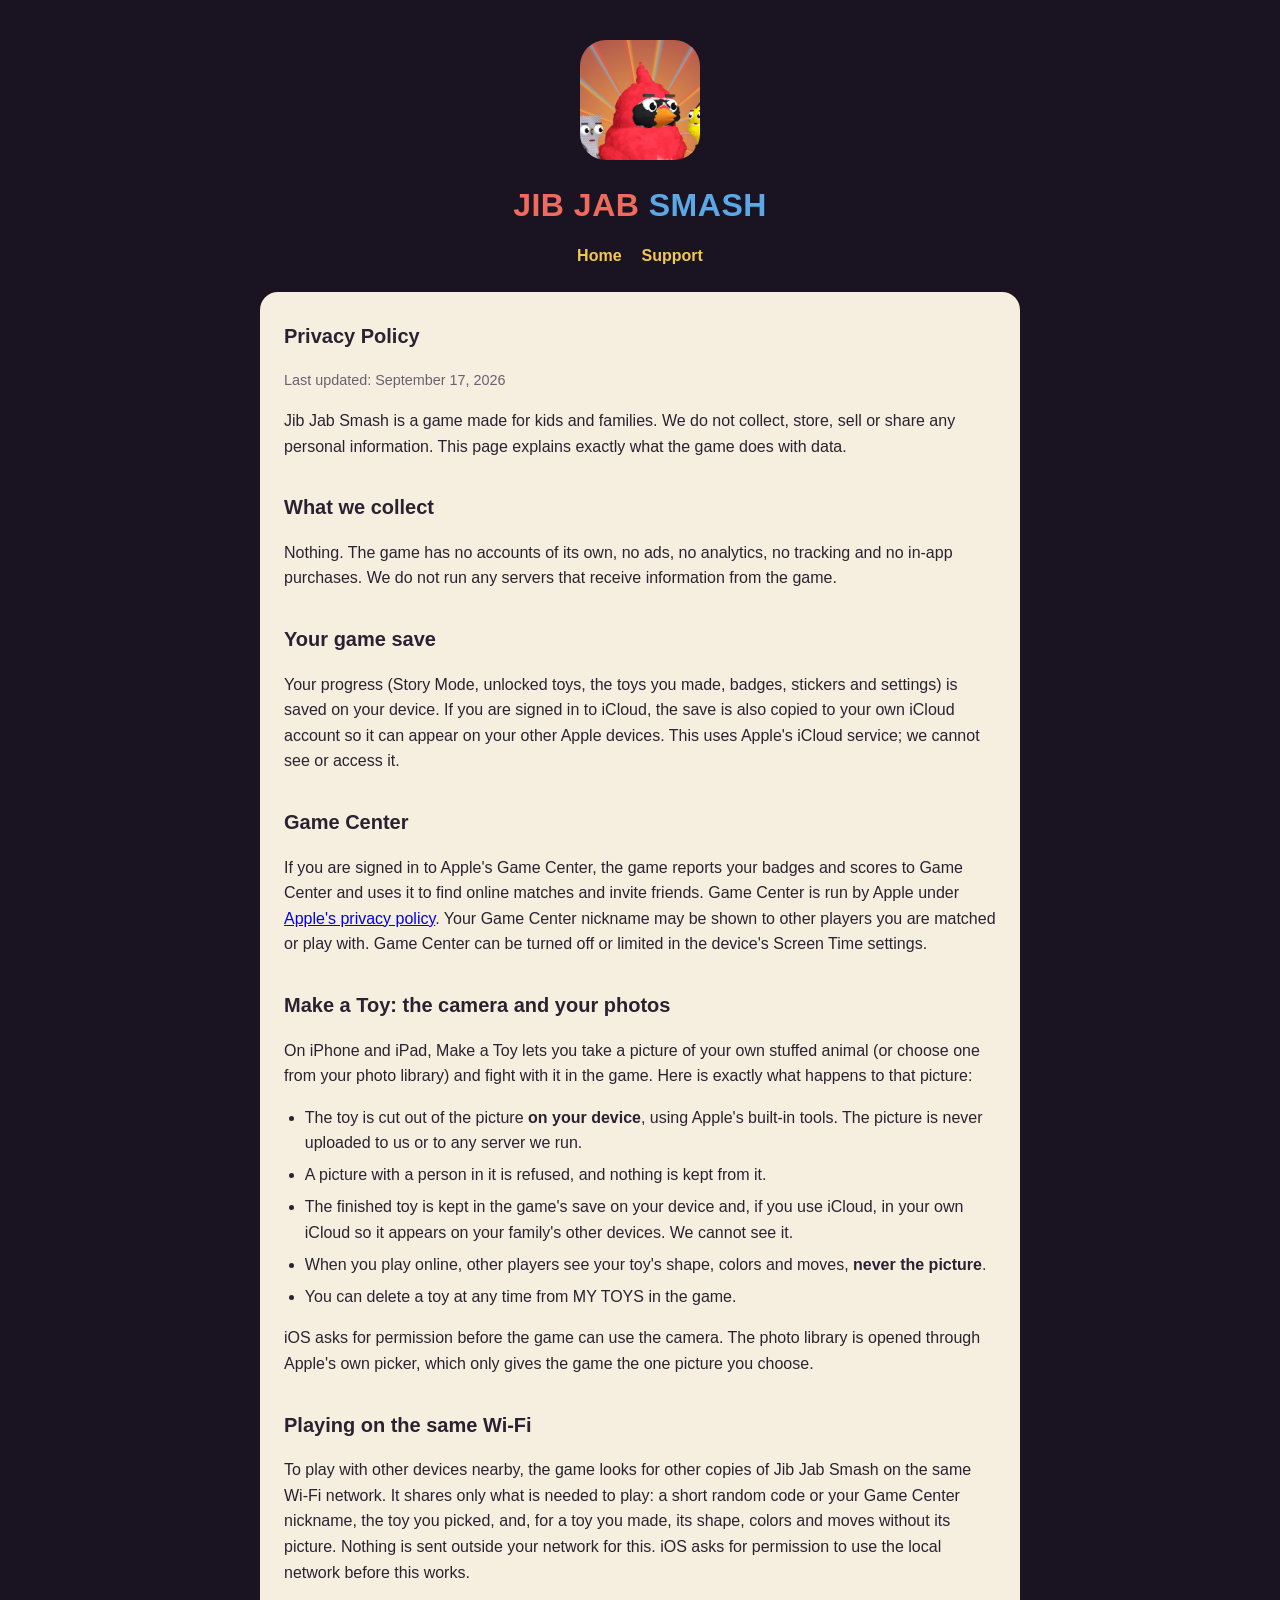
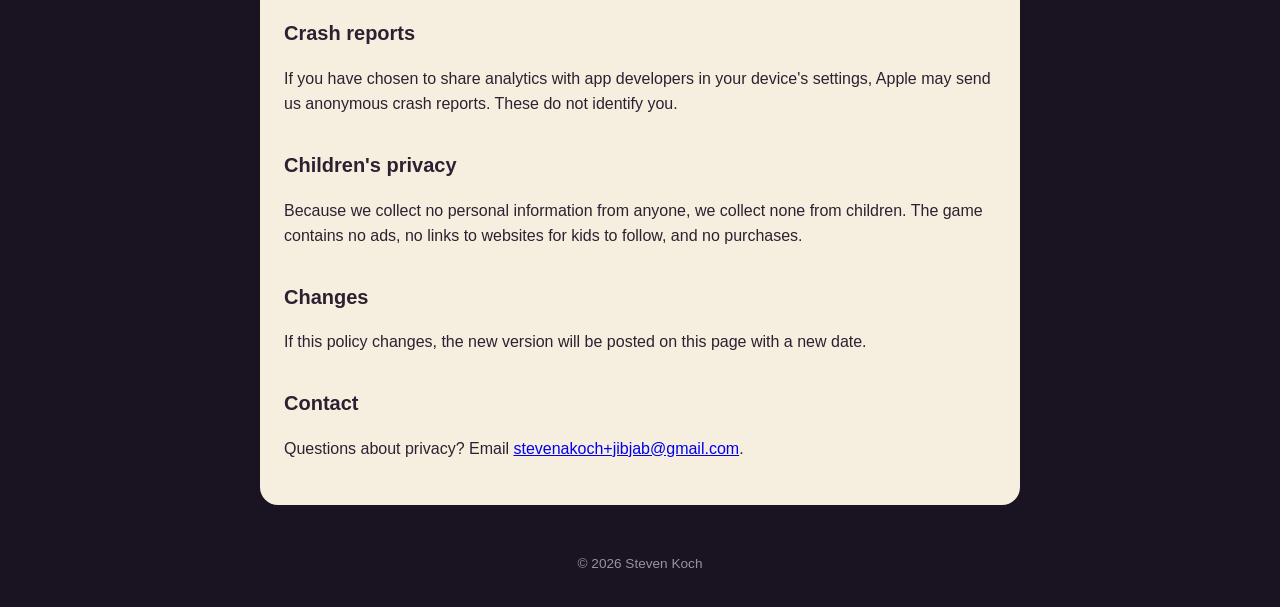
==== privacy.html @ fcdb91be "Support and privacy pages for Jib Jab Smash" ====
<!doctype html>
<html lang="en">
<head>
<meta charset="utf-8">
<meta name="viewport" content="width=device-width, initial-scale=1">
<title>Privacy Policy - Jib Jab Smash</title>
<link rel="stylesheet" href="style.css">
</head>
<body>
<header>
  <img src="icon.png" alt="Jib Jab Smash app icon">
  <h1><span class="red">JIB JAB</span> <span class="blue">SMASH</span></h1>
  <nav><a href="./">Home</a><a href="support">Support</a></nav>
</header>
<main>
  <h2>Privacy Policy</h2>
  <p class="muted">Last updated: September 17, 2026</p>
  <p>Jib Jab Smash is a game made for kids and families. We do not collect, store, sell or share any personal information. This page explains exactly what the game does with data.</p>

  <h2>What we collect</h2>
  <p>Nothing. The game has no accounts of its own, no ads, no analytics, no tracking and no in-app purchases. We do not run any servers that receive information from the game.</p>

  <h2>Your game save</h2>
  <p>Your progress (Story Mode, unlocked toys, the toys you made, badges, stickers and settings) is saved on your device. If you are signed in to iCloud, the save is also copied to your own iCloud account so it can appear on your other Apple devices. This uses Apple's iCloud service; we cannot see or access it.</p>

  <h2>Game Center</h2>
  <p>If you are signed in to Apple's Game Center, the game reports your badges and scores to Game Center and uses it to find online matches and invite friends. Game Center is run by Apple under <a href="https://www.apple.com/legal/privacy/">Apple's privacy policy</a>. Your Game Center nickname may be shown to other players you are matched or play with. Game Center can be turned off or limited in the device's Screen Time settings.</p>

  <h2>Make a Toy: the camera and your photos</h2>
  <p>On iPhone and iPad, Make a Toy lets you take a picture of your own stuffed animal (or choose one from your photo library) and fight with it in the game. Here is exactly what happens to that picture:</p>
  <ul>
    <li>The toy is cut out of the picture <strong>on your device</strong>, using Apple's built-in tools. The picture is never uploaded to us or to any server we run.</li>
    <li>A picture with a person in it is refused, and nothing is kept from it.</li>
    <li>The finished toy is kept in the game's save on your device and, if you use iCloud, in your own iCloud so it appears on your family's other devices. We cannot see it.</li>
    <li>When you play online, other players see your toy's shape, colors and moves, <strong>never the picture</strong>.</li>
    <li>You can delete a toy at any time from MY TOYS in the game.</li>
  </ul>
  <p>iOS asks for permission before the game can use the camera. The photo library is opened through Apple's own picker, which only gives the game the one picture you choose.</p>

  <h2>Playing on the same Wi-Fi</h2>
  <p>To play with other devices nearby, the game looks for other copies of Jib Jab Smash on the same Wi-Fi network. It shares only what is needed to play: a short random code or your Game Center nickname, the toy you picked, and, for a toy you made, its shape, colors and moves without its picture. Nothing is sent outside your network for this. iOS asks for permission to use the local network before this works.</p>

  <h2>Crash reports</h2>
  <p>If you have chosen to share analytics with app developers in your device's settings, Apple may send us anonymous crash reports. These do not identify you.</p>

  <h2>Children's privacy</h2>
  <p>Because we collect no personal information from anyone, we collect none from children. The game contains no ads, no links to websites for kids to follow, and no purchases.</p>

  <h2>Changes</h2>
  <p>If this policy changes, the new version will be posted on this page with a new date.</p>

  <h2>Contact</h2>
  <p>Questions about privacy? Email <a href="mailto:stevenakoch+jibjab@gmail.com">stevenakoch+jibjab@gmail.com</a>.</p>
</main>
<footer>&copy; 2026 Steven Koch</footer>
</body>
</html>
---- style.css ----
:root {
  --ink: #1a1422;
  --paper: #f6efe0;
  --gold: #f2c94c;
  --coral: #f06b5b;
  --text: #2a2230;
  --muted: #6b6070;
}
* { box-sizing: border-box; }
body {
  margin: 0;
  background: var(--ink);
  color: var(--text);
  font-family: -apple-system, BlinkMacSystemFont, "Segoe UI", Roboto, Helvetica, Arial, sans-serif;
  line-height: 1.6;
}
header {
  text-align: center;
  padding: 40px 16px 24px;
  color: var(--paper);
}
header img { width: 120px; height: 120px; border-radius: 26px; }
header h1 { margin: 12px 0 0; font-size: 2rem; letter-spacing: 0.5px; }
header h1 .red { color: var(--coral); }
header h1 .blue { color: #5aa9e6; }
nav { margin-top: 12px; }
nav a { color: var(--gold); margin: 0 10px; text-decoration: none; font-weight: 700; }
main {
  max-width: 760px;
  margin: 0 auto 48px;
  background: var(--paper);
  border-radius: 18px;
  padding: 28px 24px;
}
main h2 { margin-top: 1.6em; font-size: 1.25rem; }
main h2:first-child { margin-top: 0; }
.muted { color: var(--muted); font-size: 0.9rem; }
footer { text-align: center; color: #9a90a0; font-size: 0.85rem; padding: 0 16px 32px; }

main ul { padding-left: 1.3em; }
main li { margin: 0.4em 0; }
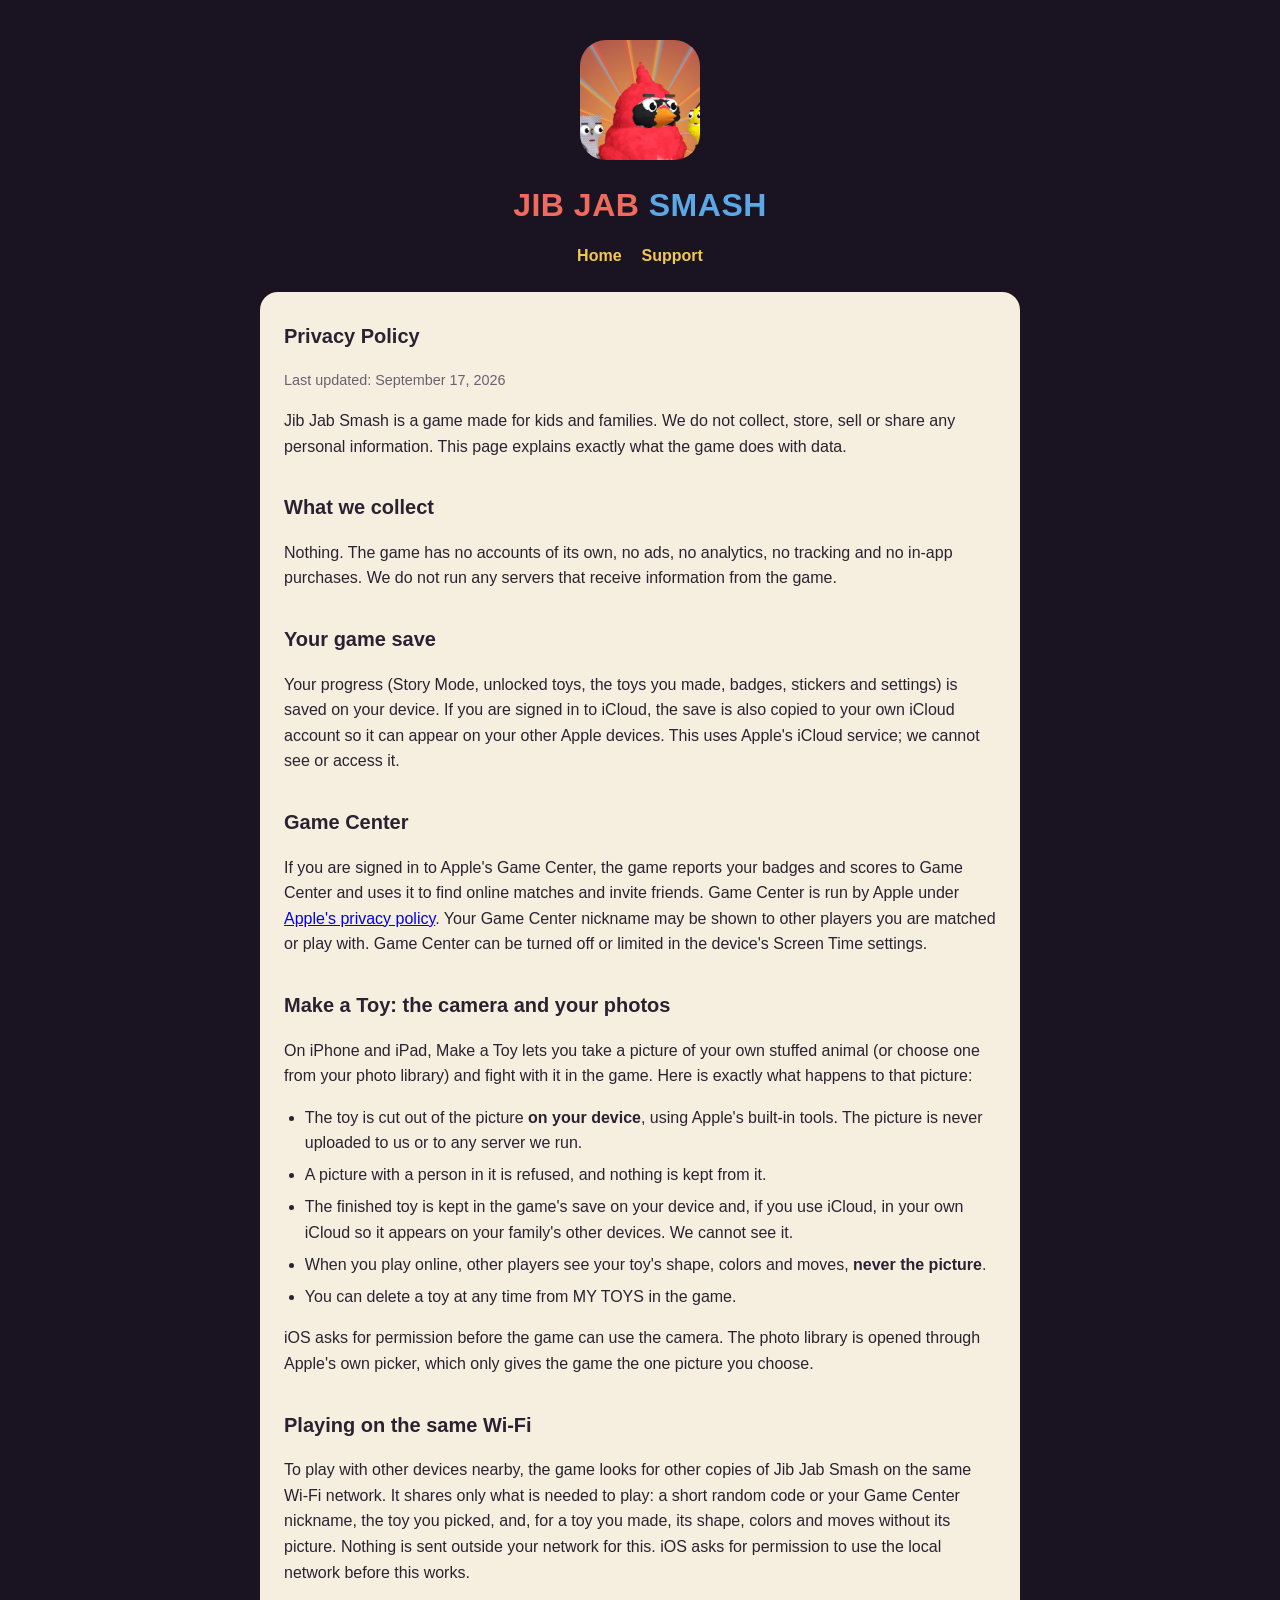
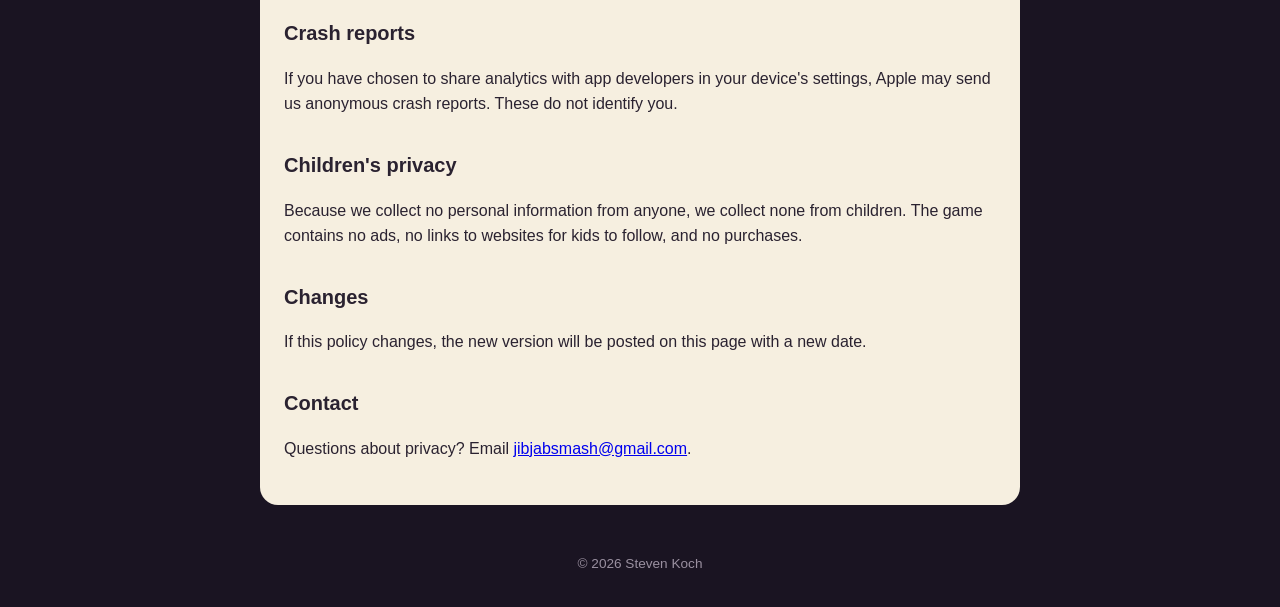
==== commit 3d64f39d: "Add files via upload" ====
--- a/privacy.html
+++ b/privacy.html
@@ -50,7 +50,7 @@
   <p>If this policy changes, the new version will be posted on this page with a new date.</p>
 
   <h2>Contact</h2>
-  <p>Questions about privacy? Email <a href="mailto:stevenakoch+jibjab@gmail.com">stevenakoch+jibjab@gmail.com</a>.</p>
+  <p>Questions about privacy? Email <a href="mailto:jibjabsmash@gmail.com">jibjabsmash@gmail.com</a>.</p>
 </main>
 <footer>&copy; 2026 Steven Koch</footer>
 </body>
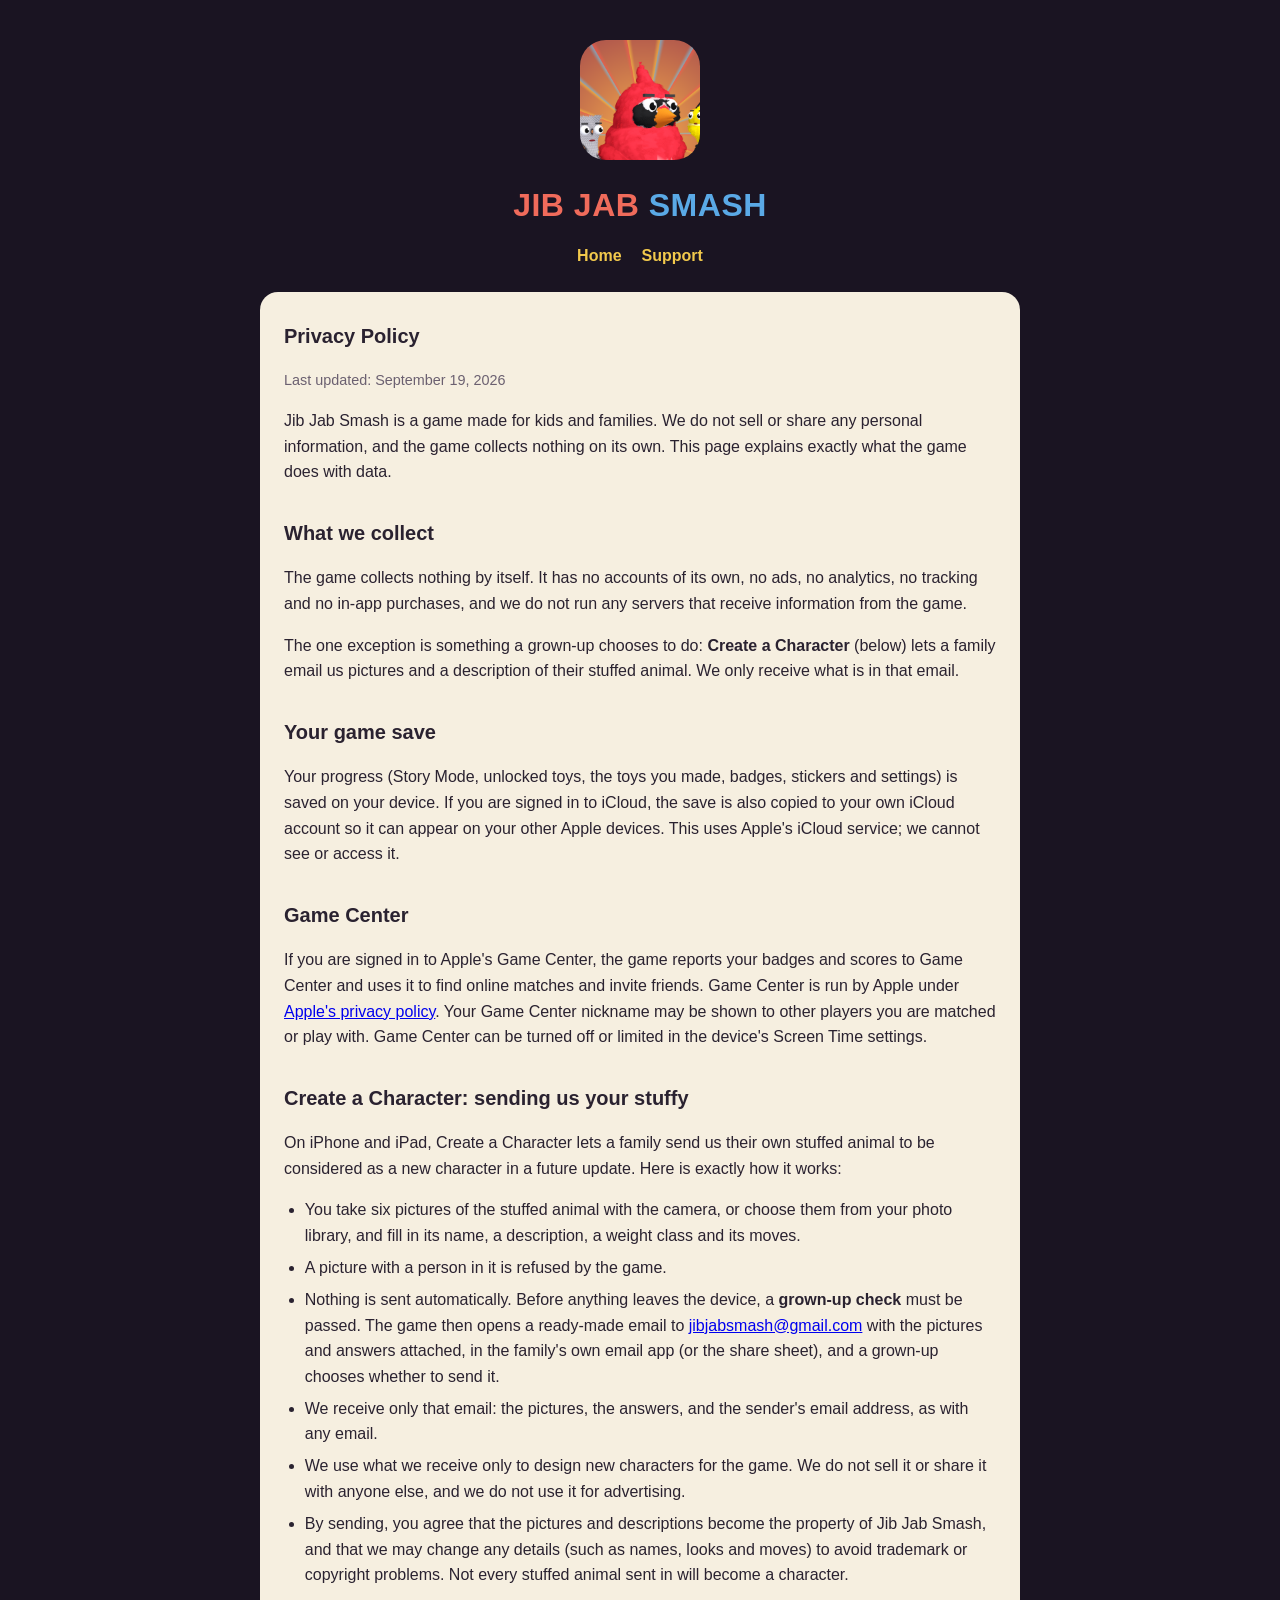
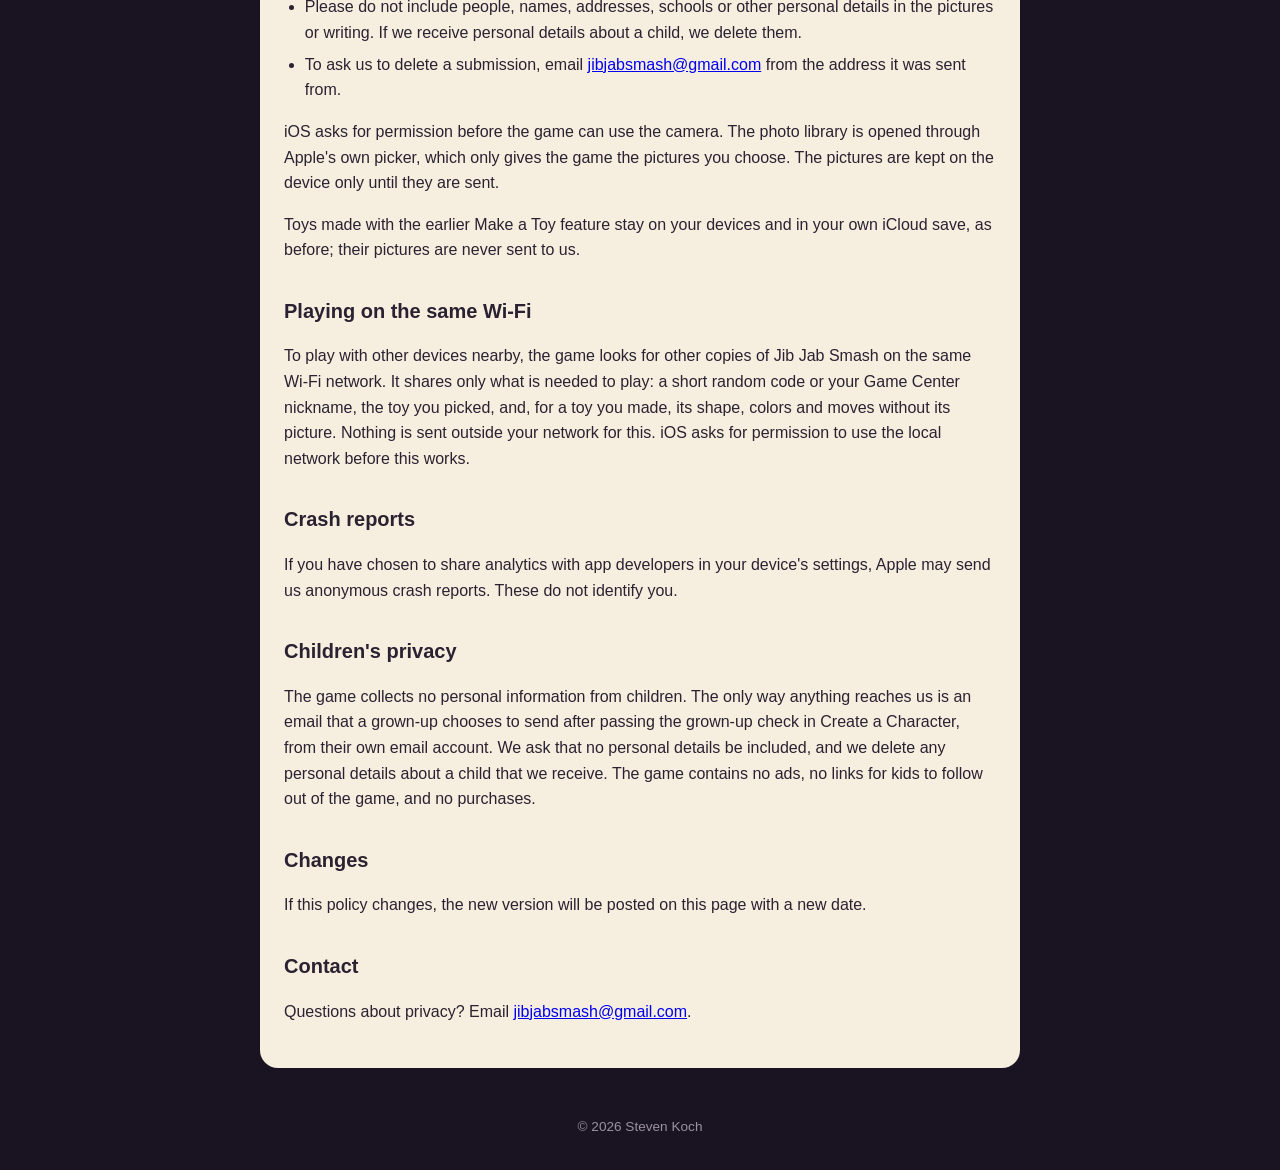
==== commit d045e279: "Add files via upload" ====
--- a/privacy.html
+++ b/privacy.html
@@ -14,11 +14,12 @@
 </header>
 <main>
   <h2>Privacy Policy</h2>
-  <p class="muted">Last updated: September 17, 2026</p>
-  <p>Jib Jab Smash is a game made for kids and families. We do not collect, store, sell or share any personal information. This page explains exactly what the game does with data.</p>
+  <p class="muted">Last updated: September 19, 2026</p>
+  <p>Jib Jab Smash is a game made for kids and families. We do not sell or share any personal information, and the game collects nothing on its own. This page explains exactly what the game does with data.</p>
 
   <h2>What we collect</h2>
-  <p>Nothing. The game has no accounts of its own, no ads, no analytics, no tracking and no in-app purchases. We do not run any servers that receive information from the game.</p>
+  <p>The game collects nothing by itself. It has no accounts of its own, no ads, no analytics, no tracking and no in-app purchases, and we do not run any servers that receive information from the game.</p>
+  <p>The one exception is something a grown-up chooses to do: <strong>Create a Character</strong> (below) lets a family email us pictures and a description of their stuffed animal. We only receive what is in that email.</p>
 
   <h2>Your game save</h2>
   <p>Your progress (Story Mode, unlocked toys, the toys you made, badges, stickers and settings) is saved on your device. If you are signed in to iCloud, the save is also copied to your own iCloud account so it can appear on your other Apple devices. This uses Apple's iCloud service; we cannot see or access it.</p>
@@ -26,16 +27,20 @@
   <h2>Game Center</h2>
   <p>If you are signed in to Apple's Game Center, the game reports your badges and scores to Game Center and uses it to find online matches and invite friends. Game Center is run by Apple under <a href="https://www.apple.com/legal/privacy/">Apple's privacy policy</a>. Your Game Center nickname may be shown to other players you are matched or play with. Game Center can be turned off or limited in the device's Screen Time settings.</p>
 
-  <h2>Make a Toy: the camera and your photos</h2>
-  <p>On iPhone and iPad, Make a Toy lets you take a picture of your own stuffed animal (or choose one from your photo library) and fight with it in the game. Here is exactly what happens to that picture:</p>
+  <h2>Create a Character: sending us your stuffy</h2>
+  <p>On iPhone and iPad, Create a Character lets a family send us their own stuffed animal to be considered as a new character in a future update. Here is exactly how it works:</p>
   <ul>
-    <li>The toy is cut out of the picture <strong>on your device</strong>, using Apple's built-in tools. The picture is never uploaded to us or to any server we run.</li>
-    <li>A picture with a person in it is refused, and nothing is kept from it.</li>
-    <li>The finished toy is kept in the game's save on your device and, if you use iCloud, in your own iCloud so it appears on your family's other devices. We cannot see it.</li>
-    <li>When you play online, other players see your toy's shape, colors and moves, <strong>never the picture</strong>.</li>
-    <li>You can delete a toy at any time from MY TOYS in the game.</li>
+    <li>You take six pictures of the stuffed animal with the camera, or choose them from your photo library, and fill in its name, a description, a weight class and its moves.</li>
+    <li>A picture with a person in it is refused by the game.</li>
+    <li>Nothing is sent automatically. Before anything leaves the device, a <strong>grown-up check</strong> must be passed. The game then opens a ready-made email to <a href="mailto:jibjabsmash@gmail.com">jibjabsmash@gmail.com</a> with the pictures and answers attached, in the family's own email app (or the share sheet), and a grown-up chooses whether to send it.</li>
+    <li>We receive only that email: the pictures, the answers, and the sender's email address, as with any email.</li>
+    <li>We use what we receive only to design new characters for the game. We do not sell it or share it with anyone else, and we do not use it for advertising.</li>
+    <li>By sending, you agree that the pictures and descriptions become the property of Jib Jab Smash, and that we may change any details (such as names, looks and moves) to avoid trademark or copyright problems. Not every stuffed animal sent in will become a character.</li>
+    <li>Please do not include people, names, addresses, schools or other personal details in the pictures or writing. If we receive personal details about a child, we delete them.</li>
+    <li>To ask us to delete a submission, email <a href="mailto:jibjabsmash@gmail.com">jibjabsmash@gmail.com</a> from the address it was sent from.</li>
   </ul>
-  <p>iOS asks for permission before the game can use the camera. The photo library is opened through Apple's own picker, which only gives the game the one picture you choose.</p>
+  <p>iOS asks for permission before the game can use the camera. The photo library is opened through Apple's own picker, which only gives the game the pictures you choose. The pictures are kept on the device only until they are sent.</p>
+  <p>Toys made with the earlier Make a Toy feature stay on your devices and in your own iCloud save, as before; their pictures are never sent to us.</p>
 
   <h2>Playing on the same Wi-Fi</h2>
   <p>To play with other devices nearby, the game looks for other copies of Jib Jab Smash on the same Wi-Fi network. It shares only what is needed to play: a short random code or your Game Center nickname, the toy you picked, and, for a toy you made, its shape, colors and moves without its picture. Nothing is sent outside your network for this. iOS asks for permission to use the local network before this works.</p>
@@ -44,7 +49,7 @@
   <p>If you have chosen to share analytics with app developers in your device's settings, Apple may send us anonymous crash reports. These do not identify you.</p>
 
   <h2>Children's privacy</h2>
-  <p>Because we collect no personal information from anyone, we collect none from children. The game contains no ads, no links to websites for kids to follow, and no purchases.</p>
+  <p>The game collects no personal information from children. The only way anything reaches us is an email that a grown-up chooses to send after passing the grown-up check in Create a Character, from their own email account. We ask that no personal details be included, and we delete any personal details about a child that we receive. The game contains no ads, no links for kids to follow out of the game, and no purchases.</p>
 
   <h2>Changes</h2>
   <p>If this policy changes, the new version will be posted on this page with a new date.</p>
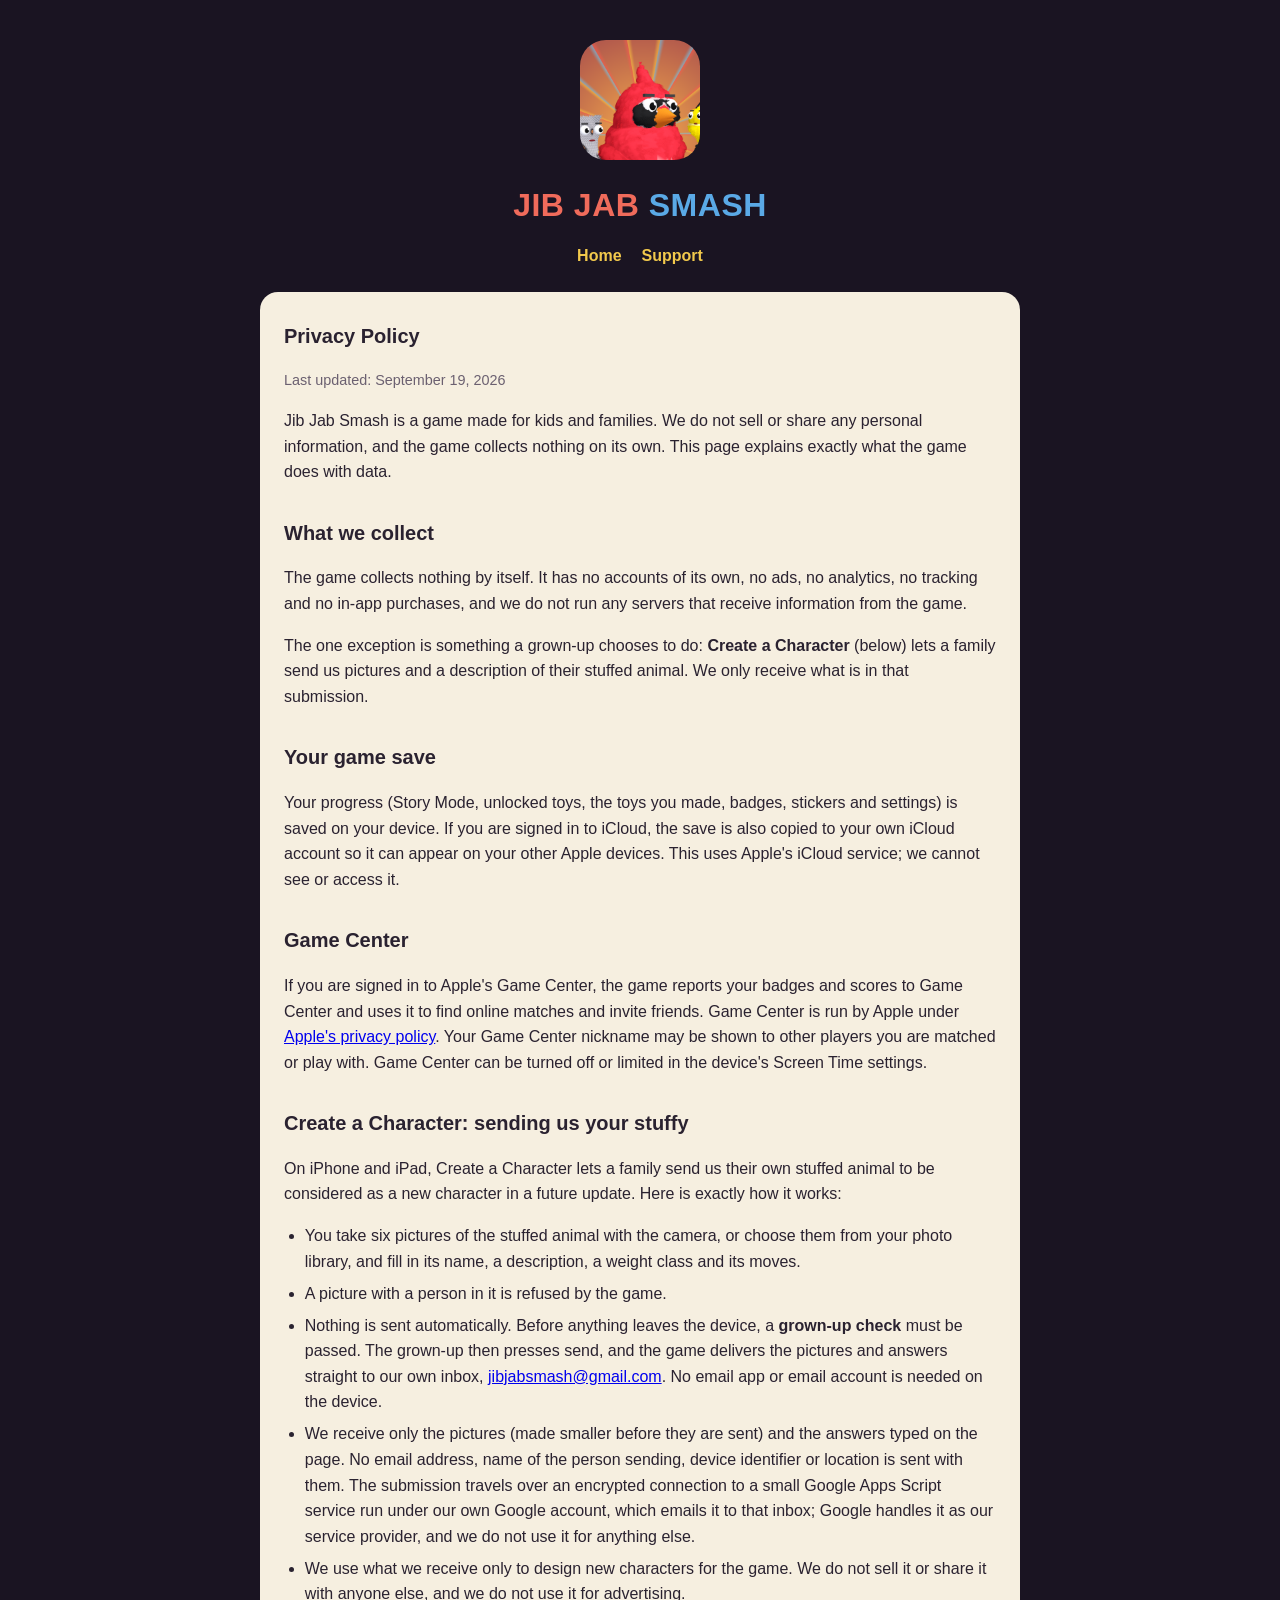
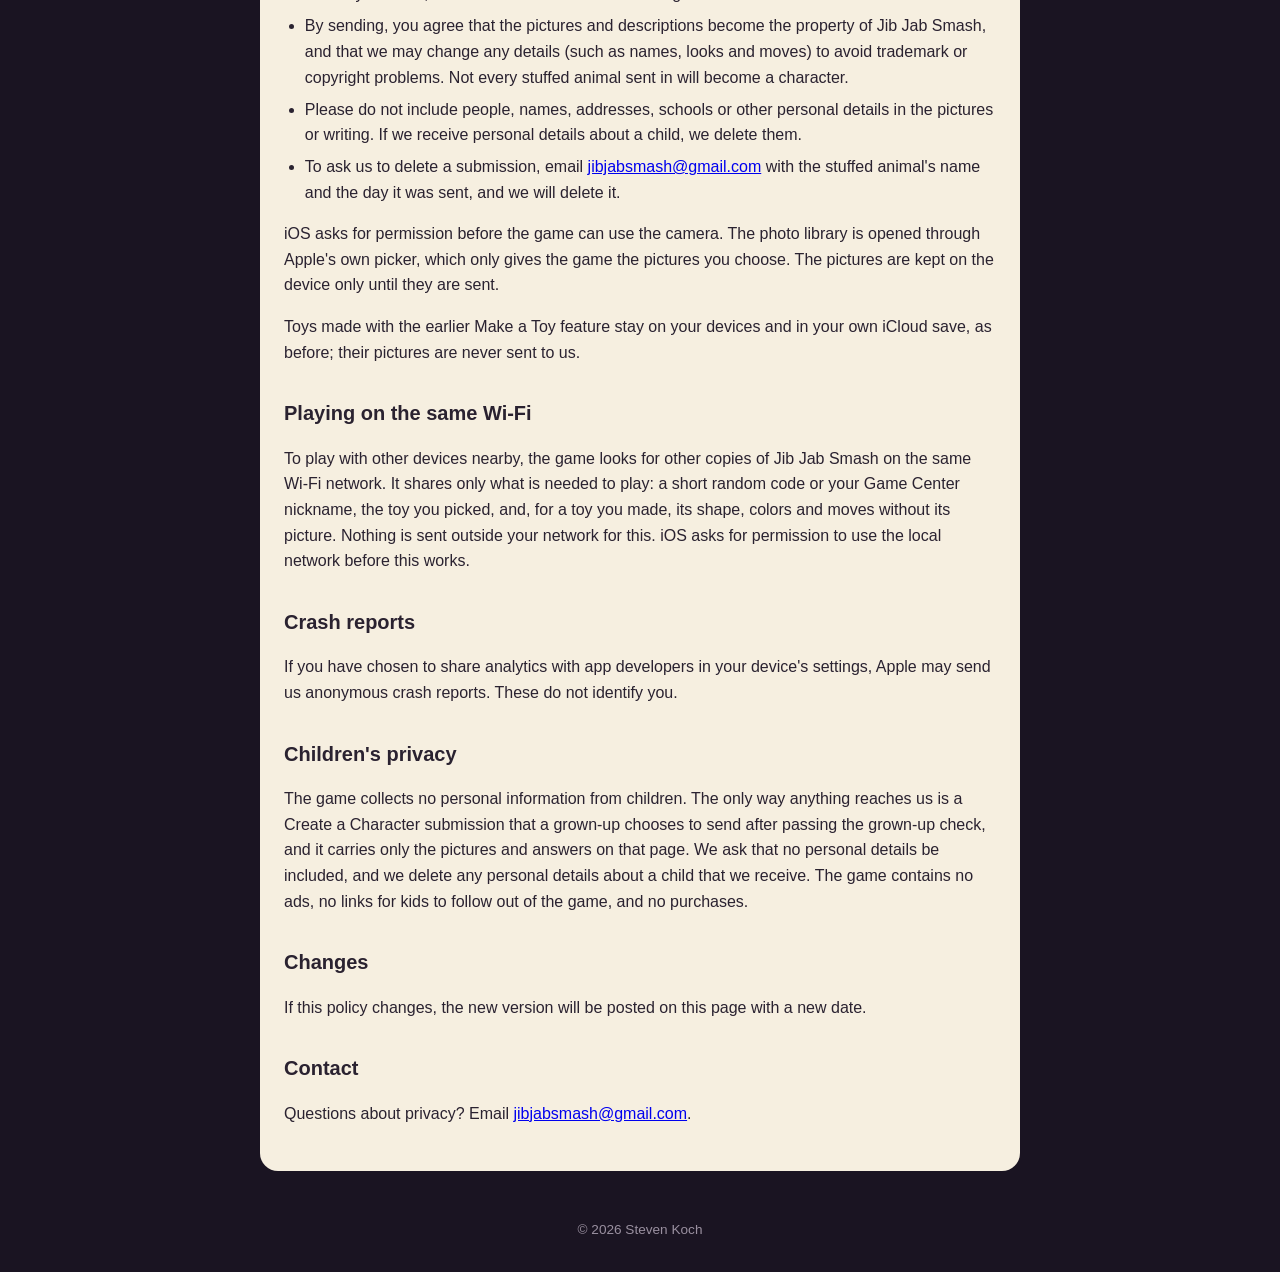
==== commit 84024ed4: "Privacy: Create a Character sends straight to our inbox, no email app" ====
--- a/privacy.html
+++ b/privacy.html
@@ -19,7 +19,7 @@
 
   <h2>What we collect</h2>
   <p>The game collects nothing by itself. It has no accounts of its own, no ads, no analytics, no tracking and no in-app purchases, and we do not run any servers that receive information from the game.</p>
-  <p>The one exception is something a grown-up chooses to do: <strong>Create a Character</strong> (below) lets a family email us pictures and a description of their stuffed animal. We only receive what is in that email.</p>
+  <p>The one exception is something a grown-up chooses to do: <strong>Create a Character</strong> (below) lets a family send us pictures and a description of their stuffed animal. We only receive what is in that submission.</p>
 
   <h2>Your game save</h2>
   <p>Your progress (Story Mode, unlocked toys, the toys you made, badges, stickers and settings) is saved on your device. If you are signed in to iCloud, the save is also copied to your own iCloud account so it can appear on your other Apple devices. This uses Apple's iCloud service; we cannot see or access it.</p>
@@ -32,12 +32,12 @@
   <ul>
     <li>You take six pictures of the stuffed animal with the camera, or choose them from your photo library, and fill in its name, a description, a weight class and its moves.</li>
     <li>A picture with a person in it is refused by the game.</li>
-    <li>Nothing is sent automatically. Before anything leaves the device, a <strong>grown-up check</strong> must be passed. The game then opens a ready-made email to <a href="mailto:jibjabsmash@gmail.com">jibjabsmash@gmail.com</a> with the pictures and answers attached, in the family's own email app (or the share sheet), and a grown-up chooses whether to send it.</li>
-    <li>We receive only that email: the pictures, the answers, and the sender's email address, as with any email.</li>
+    <li>Nothing is sent automatically. Before anything leaves the device, a <strong>grown-up check</strong> must be passed. The grown-up then presses send, and the game delivers the pictures and answers straight to our own inbox, <a href="mailto:jibjabsmash@gmail.com">jibjabsmash@gmail.com</a>. No email app or email account is needed on the device.</li>
+    <li>We receive only the pictures (made smaller before they are sent) and the answers typed on the page. No email address, name of the person sending, device identifier or location is sent with them. The submission travels over an encrypted connection to a small Google Apps Script service run under our own Google account, which emails it to that inbox; Google handles it as our service provider, and we do not use it for anything else.</li>
     <li>We use what we receive only to design new characters for the game. We do not sell it or share it with anyone else, and we do not use it for advertising.</li>
     <li>By sending, you agree that the pictures and descriptions become the property of Jib Jab Smash, and that we may change any details (such as names, looks and moves) to avoid trademark or copyright problems. Not every stuffed animal sent in will become a character.</li>
     <li>Please do not include people, names, addresses, schools or other personal details in the pictures or writing. If we receive personal details about a child, we delete them.</li>
-    <li>To ask us to delete a submission, email <a href="mailto:jibjabsmash@gmail.com">jibjabsmash@gmail.com</a> from the address it was sent from.</li>
+    <li>To ask us to delete a submission, email <a href="mailto:jibjabsmash@gmail.com">jibjabsmash@gmail.com</a> with the stuffed animal's name and the day it was sent, and we will delete it.</li>
   </ul>
   <p>iOS asks for permission before the game can use the camera. The photo library is opened through Apple's own picker, which only gives the game the pictures you choose. The pictures are kept on the device only until they are sent.</p>
   <p>Toys made with the earlier Make a Toy feature stay on your devices and in your own iCloud save, as before; their pictures are never sent to us.</p>
@@ -49,7 +49,7 @@
   <p>If you have chosen to share analytics with app developers in your device's settings, Apple may send us anonymous crash reports. These do not identify you.</p>
 
   <h2>Children's privacy</h2>
-  <p>The game collects no personal information from children. The only way anything reaches us is an email that a grown-up chooses to send after passing the grown-up check in Create a Character, from their own email account. We ask that no personal details be included, and we delete any personal details about a child that we receive. The game contains no ads, no links for kids to follow out of the game, and no purchases.</p>
+  <p>The game collects no personal information from children. The only way anything reaches us is a Create a Character submission that a grown-up chooses to send after passing the grown-up check, and it carries only the pictures and answers on that page. We ask that no personal details be included, and we delete any personal details about a child that we receive. The game contains no ads, no links for kids to follow out of the game, and no purchases.</p>
 
   <h2>Changes</h2>
   <p>If this policy changes, the new version will be posted on this page with a new date.</p>
